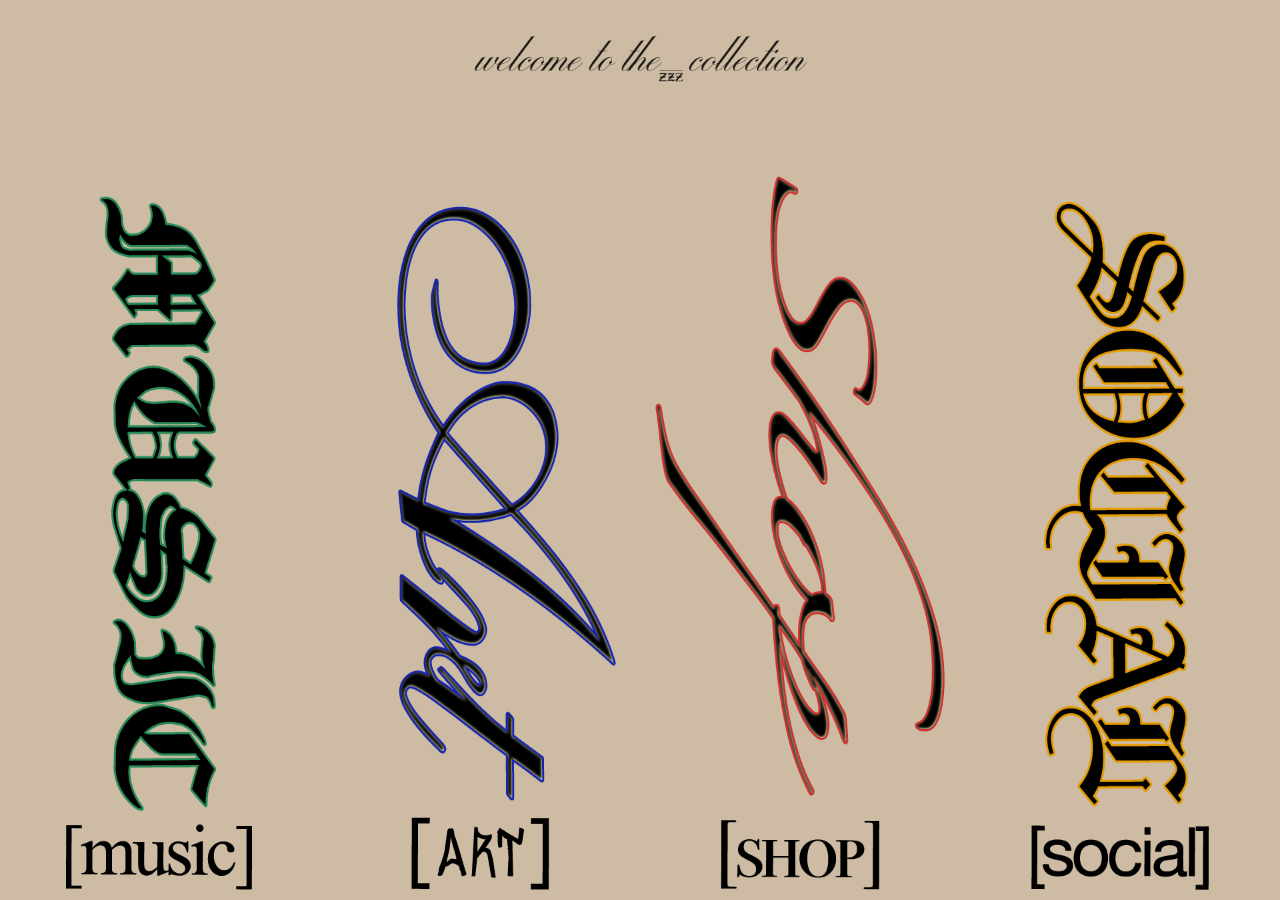
==== home1.html @ 4e9c8d11 "First commit" ====
<!DOCTYPE html>
<html lang="en">

<head>
	<meta charset="utf-8">
	<meta name="viewport" content="width=device-width, initial-scale=1">
	<title>zzz_collection_homepage</title>
	<link rel="stylesheet" href="https://maxcdn.bootstrapcdn.com/bootstrap/4.0.0/css/bootstrap.min.css">
	<script src="https://ajax.googleapis.com/ajax/libs/jquery/3.3.1/jquery.min.js"></script>
	<script src="https://cdnjs.cloudflare.com/ajax/libs/popper.js/1.12.9/umd/popper.min.js"></script>
	<script src="https://maxcdn.bootstrapcdn.com/bootstrap/4.0.0/js/bootstrap.min.js"></script>
	<link href="style1.css" rel="stylesheet">
</head>

<body>
    <div class="header">
        <img src="img/zzz_web_banner.png"></a>
    </div>
    <div class="slides">
        <div class="box">
            <a href=#><img class="boximg" src="img/zzz_web_tab1.png"></a>
        </div>
        <div class="box">
            <a href=#><img class="boximg" src="img/zzz_web_tab2.png"></a>
        </div>
        <div class="box">
            <a href=#><img class="boximg" src="img/zzz_web_tab3.png"></a>
        </div>
        <div class="box">
            <a href=#><img class="boximg" src="img/zzz_web_tab4.png"></a>
        </div>
    </div>
</body>
---- style1.css ----
html, body {
  height: 100%;
  padding:0;
  margin:0;
  background-color: #cdbca3;
}
div {
    position: relative;
    width: 25%;
    height: 100%;
    float: left;
}
.boximg {
    height: 100%;
    width: 100%;
    transition-duration: .6s;
}
.boximg:hover{
    background-color: black;
}
.slides {
    position: absolute;
    top: 12%;
    height: 88%;
    width: 100%;
}
.header{
    text-align: center;
    height: 100%;
    width: 100%;
}
.header img{
    height: 110px;
    width: 340px;
}

/*.box {
    border-left-style: solid;
    border-left-color: #288a59;
}*/
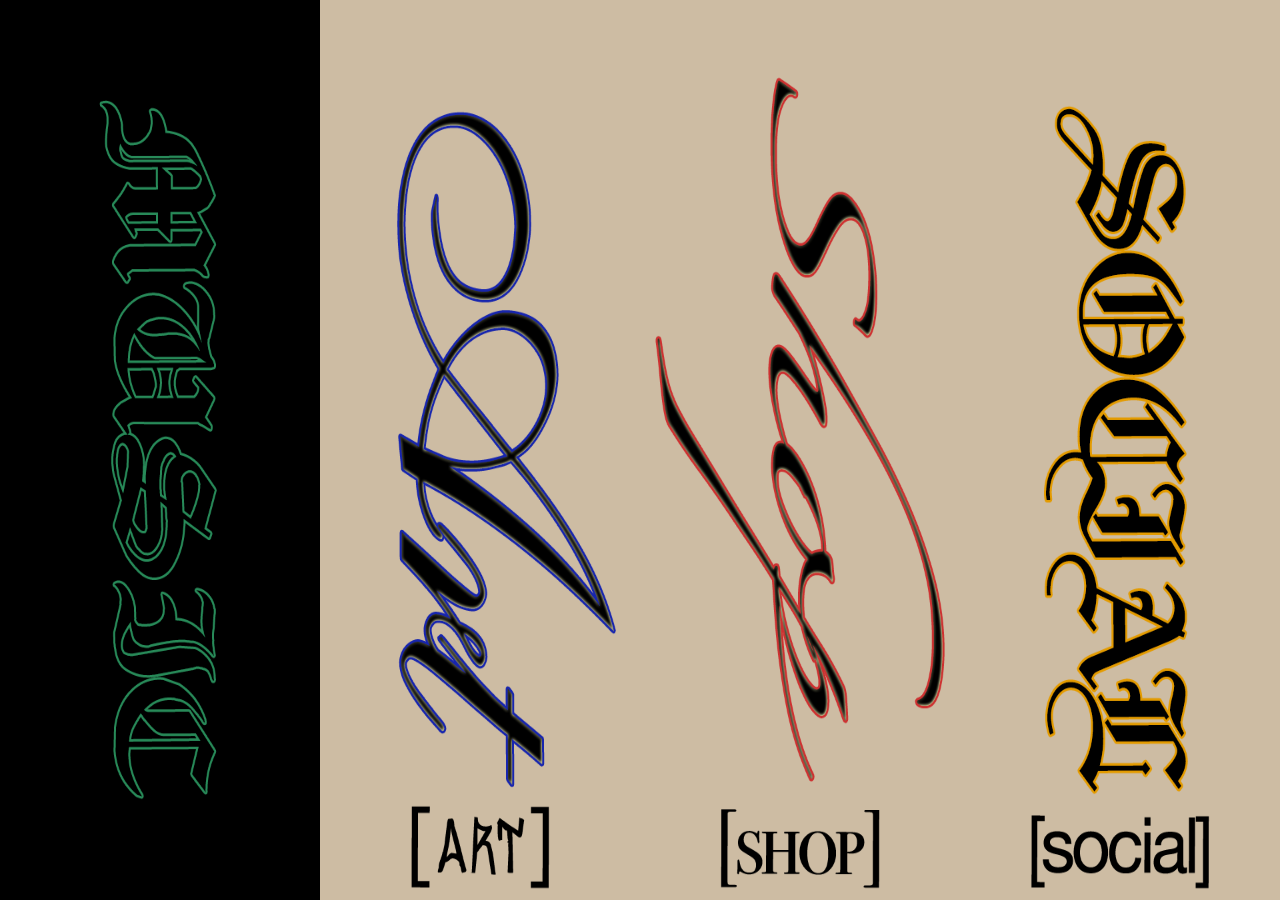
==== commit 4cb65a19: "Took out header of home page" ====
--- a/home1.html
+++ b/home1.html
@@ -13,9 +13,6 @@
 </head>
 
 <body>
-    <div class="header">
-        <img src="img/zzz_web_banner.png"></a>
-    </div>
     <div class="slides">
         <div class="box">
             <a href=#><img class="boximg" src="img/zzz_web_tab1.png"></a>
--- a/style1.css
+++ b/style1.css
@@ -21,18 +21,7 @@
 }
 .slides {
     position: absolute;
-    top: 12%;
-    height: 88%;
     width: 100%;
-}
-.header{
-    text-align: center;
-    height: 100%;
-    width: 100%;
-}
-.header img{
-    height: 110px;
-    width: 340px;
 }
 
 /*.box {
